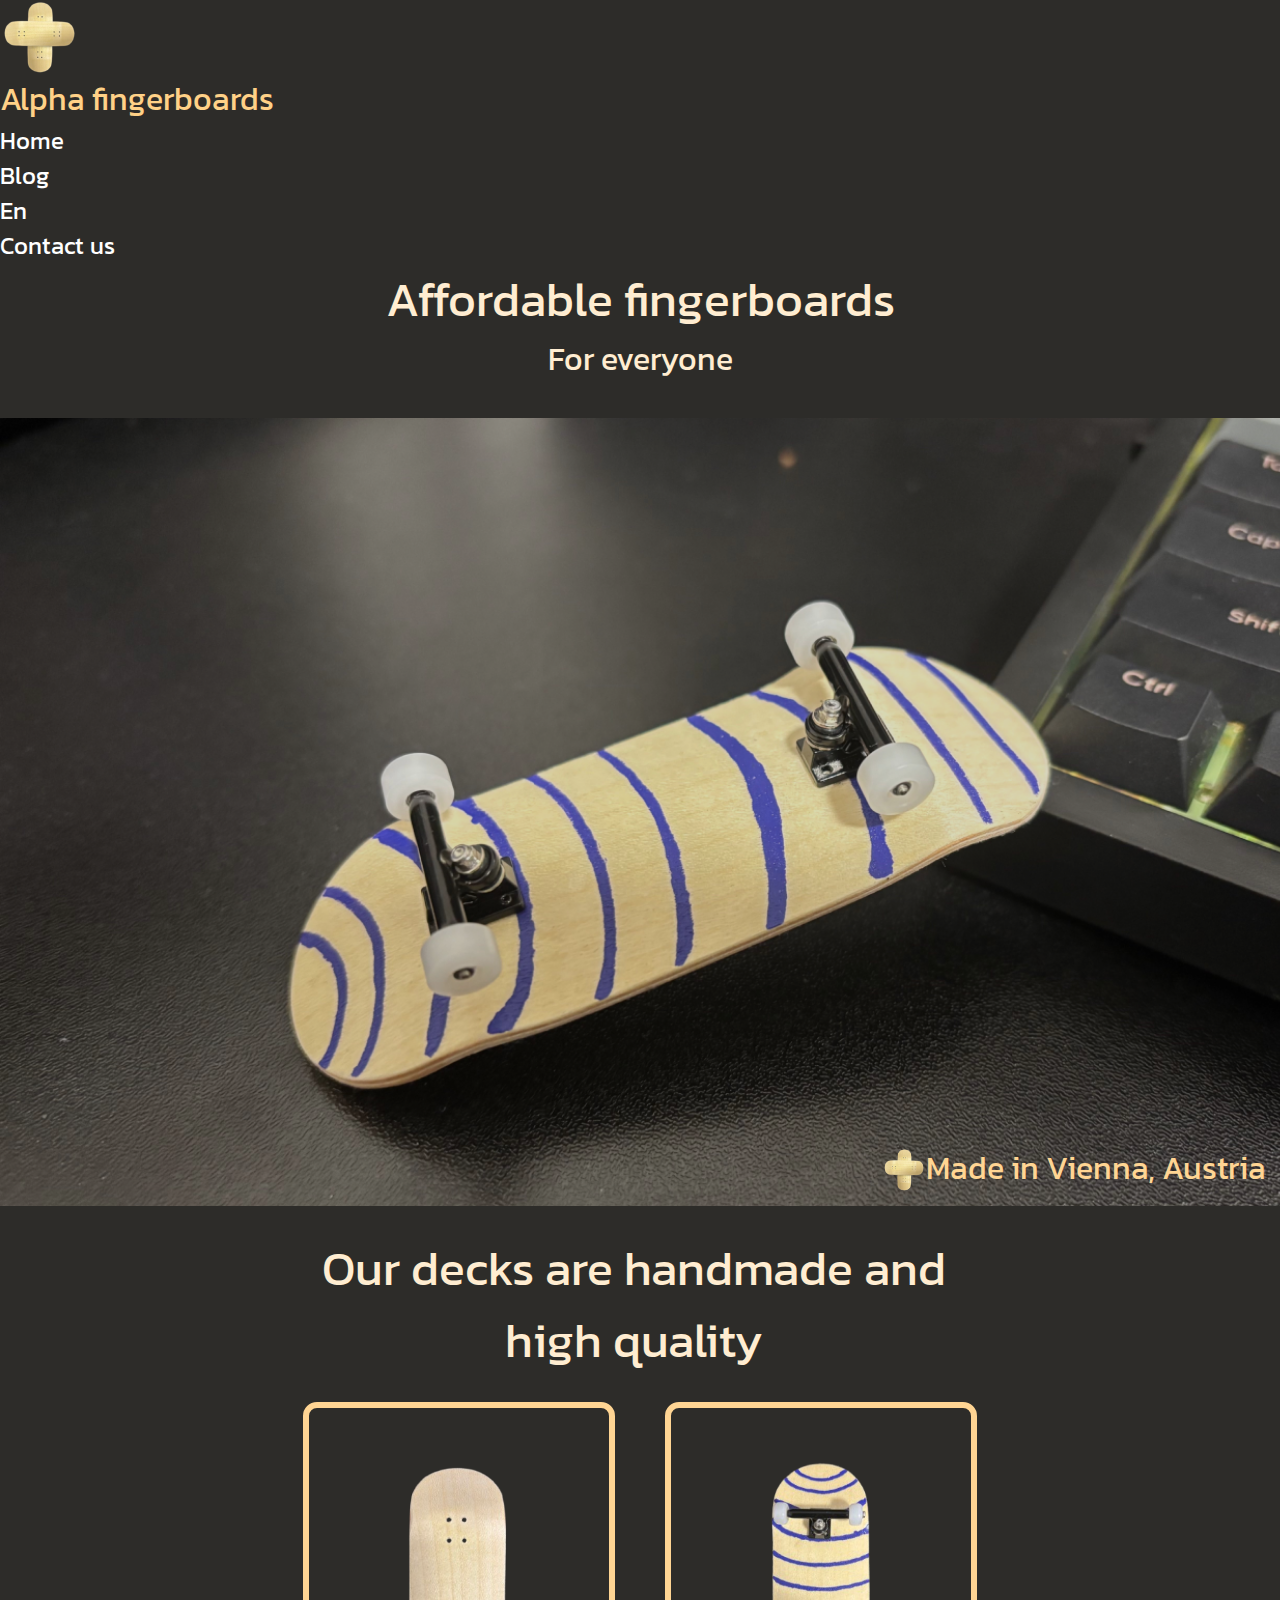
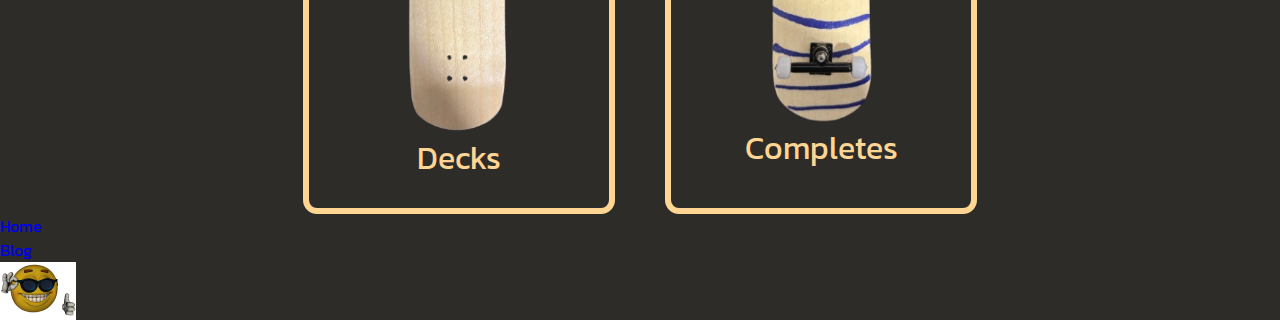
==== index.html @ bd84c025 "asas" ====
<!-- phui moments -->
<!DOCTYPE html>
<html lang="en">
<head>
    <meta charset="UTF-8">
    <meta name="viewport" content="width=device-width, initial-scale=1.0">
    <title>Alpha Fingerboards</title>
    <link rel="preconnect" href="https://fonts.googleapis.com">
<link rel="preconnect" href="https://fonts.gstatic.com" crossorigin>
<link href="https://fonts.googleapis.com/css2?family=Irish+Grover&family=Kanit:ital,wght@0,100;0,200;0,300;0,400;0,500;0,600;0,700;0,800;0,900;1,100;1,200;1,300;1,400;1,500;1,600;1,700;1,800;1,900&family=Poppins:ital,wght@0,100;0,200;0,300;0,400;0,500;0,600;0,700;0,800;0,900;1,100;1,200;1,300;1,400;1,500;1,600;1,700;1,800;1,900&display=swap" rel="stylesheet">
<link rel="icon" href="./img/logo.png">
    <link rel="stylesheet" href="./css/reset.css">
    <link rel="stylesheet" href="./css/style.css">
</head>
<body>
    <header class="header">
        <div class="container header-box">
            <a href="./index.html"><img src="./img/logo.png" alt="logo_img" width="79"><p class="logo-text">Alpha fingerboards</p></a>
            <ul>
                <li><a href="/index.html" class="link-header">Home</a></li>
                <li><a href="/pages/blog.html" class="link-header">Blog</a></li>
                <li><p class="link-header js-link">En</p></li>
                <li><a href="#" class="link-header">Contact us</a></li>
            </ul>
        </div>
    </header>
    <main>
        <section class="hero">
            <div class="container">
            <h1>Affordable fingerboards</h1>
            <p class="hero-text">For everyone</p>
            <div class="background">
                <img src="./img/logo.png" alt="logo_img" width="44" height="44px">
                <p class="hero-pister-egg">Made in Vienna, Austria</p>
            </div>
        </div>
        </section>
        <section class="about">
            <div class="container about-box">
                <h2 class="about-text">Our decks are handmade and high quality</h2>
                <ul class="about-list">
                    <li class="about-list-item">
                        <img src="./img/deck.png" alt="deck_img" height="300">
                        <p class="about-item-text">Decks</p>
                    </li>
                    <li class="about-list-item">
                        <img src="./img/complite.png" alt="complite_img" height="280">
                        <p class="about-item-text">Completes</p>
                    </li>
                </ul>
            </div>
        </section>
    </main>
    <footer>
        <div class="container">
            <ul>
                <li><a href="./index.html">Home</a></li>
                <li><a href="./pages/blog.html">Blog</a></li>
            </ul>
            <img src="./img/meme.png" alt="meme_img">
        </div>
    </footer>
</body>
</html>
---- css/style.css ----
:root{
    --backgraund-color:#2D2C29;
    --second-color:#FFD187;
    --text-color:#FFEDD1;
    --white:#fff;

    --blog-yelisay:#FF9D00;
    --blog-owner-color:#FF0;
    --black:#000000;
    --blog-nikita:#440E22;
}
/* .container{
    width: 1440px;
    margin-left: auto;
    margin-right: auto;
    padding-left: 5px;
    padding-right: 5px;
} */

body{
font-family: "Kanit";
background-color: var(--backgraund-color);
}

/* header */


.logo-text{
color: var(--second-color);
font-family: Kanit;
font-size: 32px;
font-style: normal;
font-weight: 400;
line-height: normal;
}

.link-header{
color: var(--white);
font-family: Kanit;
font-size: 24px;
font-style: normal;
font-weight: 400;
line-height: normal;
}


/* hero-section */

h1{
    color: #FFEDD1;
text-align: center;
font-family: Kanit;
font-size: 48px;
font-style: normal;
font-weight: 400;
line-height: normal;
}
.hero-text{
    color: #FFEDD1;
text-align: center;
font-family: Kanit;
font-size: 32px;
font-style: normal;
font-weight: 400;
line-height: normal;
margin-bottom:35px ;
}


.background{
    background-image:url(../img/backgraund.png) ;
    background-size: cover;
    margin: 0;
    height: 760px;

    display: flex;
    justify-content: right;
    align-items: end;
    padding: 14px;
}

.hero-pister-egg{
color: #FFD593;
font-family: Kanit;
font-size: 32px;
font-style: normal;
font-weight: 400;
line-height: normal;

}


/* about */

.about-text{
    color: #FFEDD1;
text-align: center;
font-family: Kanit;
font-size: 48px;
font-style: normal;
font-weight: 400;
line-height: normal;
width: 661px;

margin-bottom: 26px;
}


.about{
    display: flex;
    justify-content: center;
    
}



.about-box{
    display: flex;
    justify-content: center;
    flex-direction: column;

    padding-top: 26px;
}


.about-list{
    display: flex;
    gap: 50px;
}


.about-list-item{
    width: 300px;
    height: 400px;
    border-radius: 14px;
    border: 6px solid #FFD593;

    display: flex;
    justify-content: center;
    align-items: center;
    flex-direction: column;

}

.about-item-text{
    color: #FFD593;
text-align: center;
font-family: Kanit;
font-size: 32px;
font-style: normal;
font-weight: 400;
line-height: normal;
}
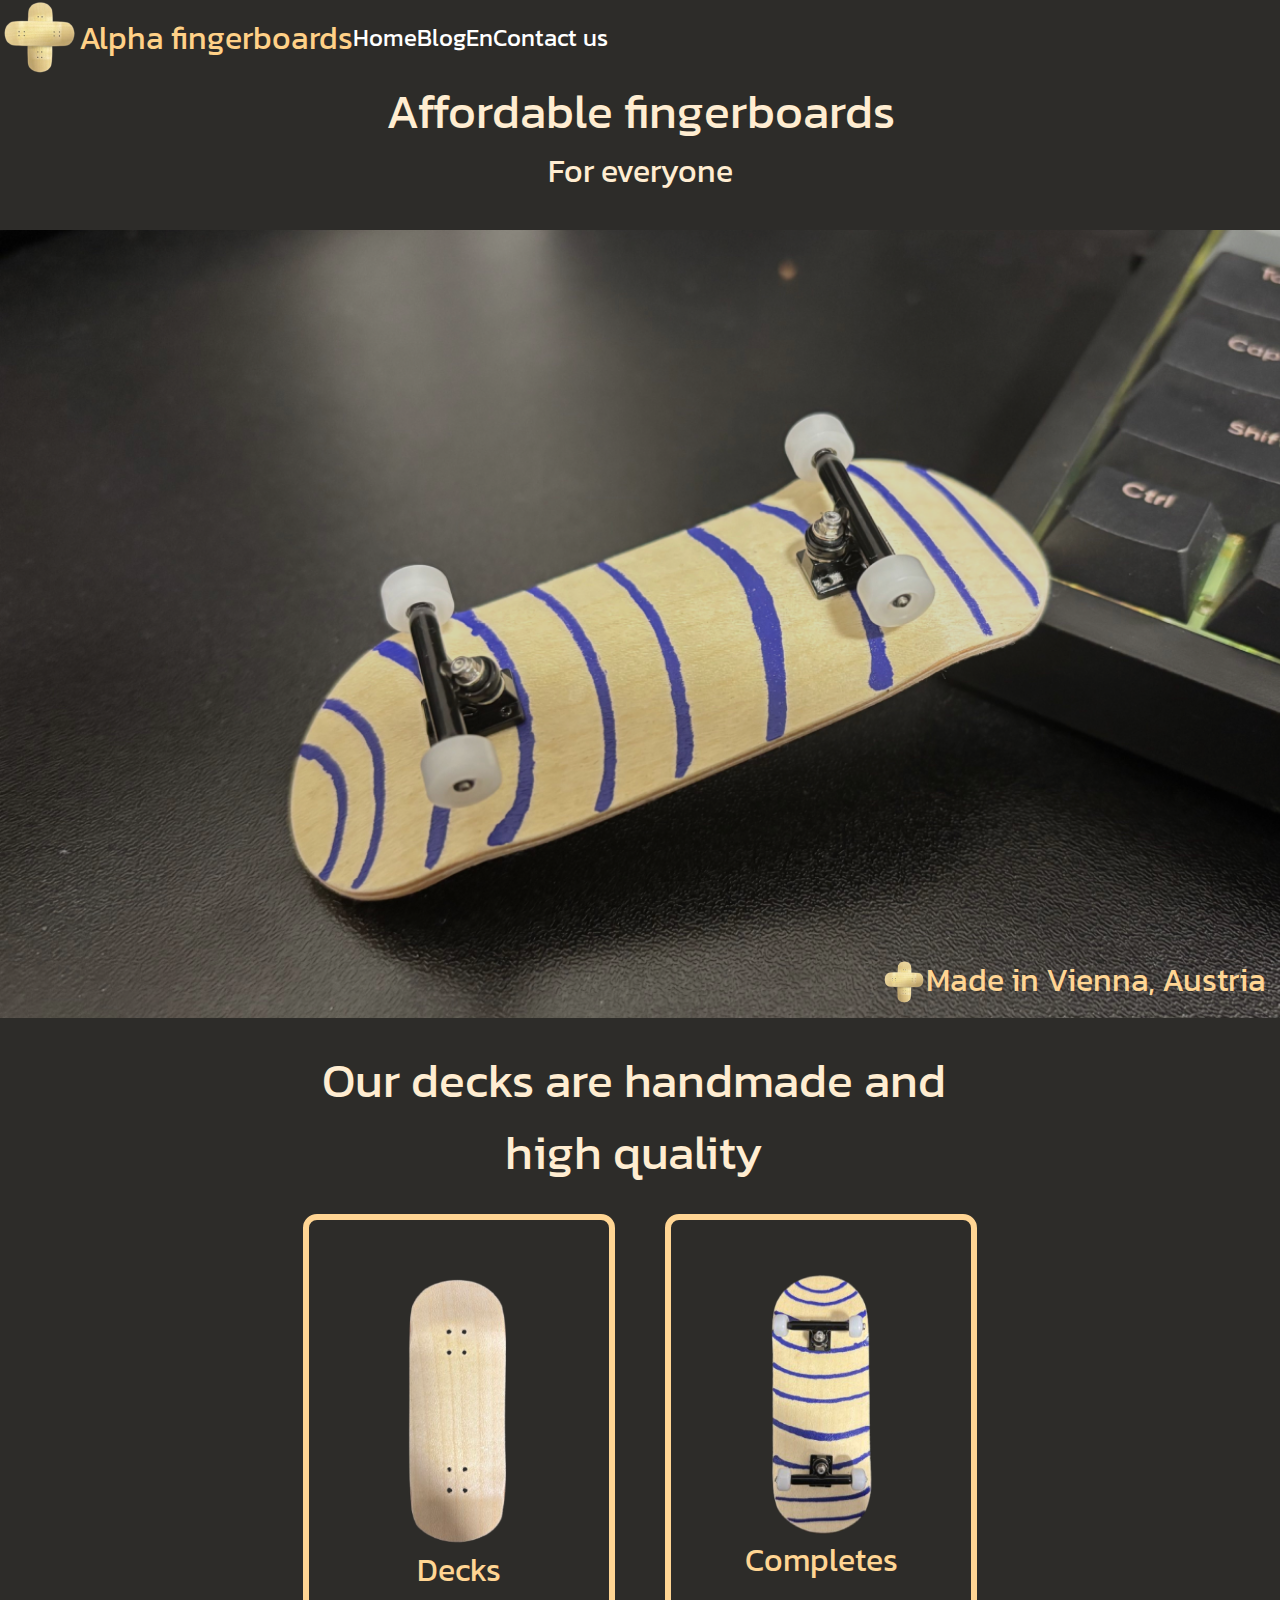
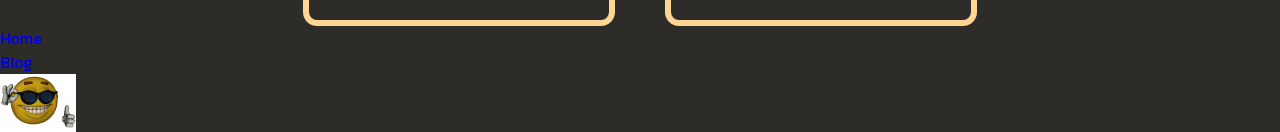
==== commit 51adb1ac: "sdfsdfsdf" ====
--- a/index.html
+++ b/index.html
@@ -1,4 +1,4 @@
-<!-- phui moments -->
+
 <!DOCTYPE html>
 <html lang="en">
 <head>
@@ -15,8 +15,9 @@
 <body>
     <header class="header">
         <div class="container header-box">
-            <a href="./index.html"><img src="./img/logo.png" alt="logo_img" width="79"><p class="logo-text">Alpha fingerboards</p></a>
-            <ul>
+            <img src="./img/logo.png" alt="logo_img" width="79" class="">
+            <a href="./index.html"><p class="logo-text">Alpha fingerboards</p></a>
+            <ul class="header-nav">
                 <li><a href="/index.html" class="link-header">Home</a></li>
                 <li><a href="/pages/blog.html" class="link-header">Blog</a></li>
                 <li><p class="link-header js-link">En</p></li>
--- a/css/style.css
+++ b/css/style.css
@@ -42,6 +42,23 @@
 font-weight: 400;
 line-height: normal;
 }
+
+
+.header-nav{
+    display: flex;
+    flex-direction: row;
+    align-items: center;
+}
+
+
+.header-box{
+    display: flex;
+    flex-direction: row;
+    align-items: center;
+}
+
+
+
 
 
 /* hero-section */
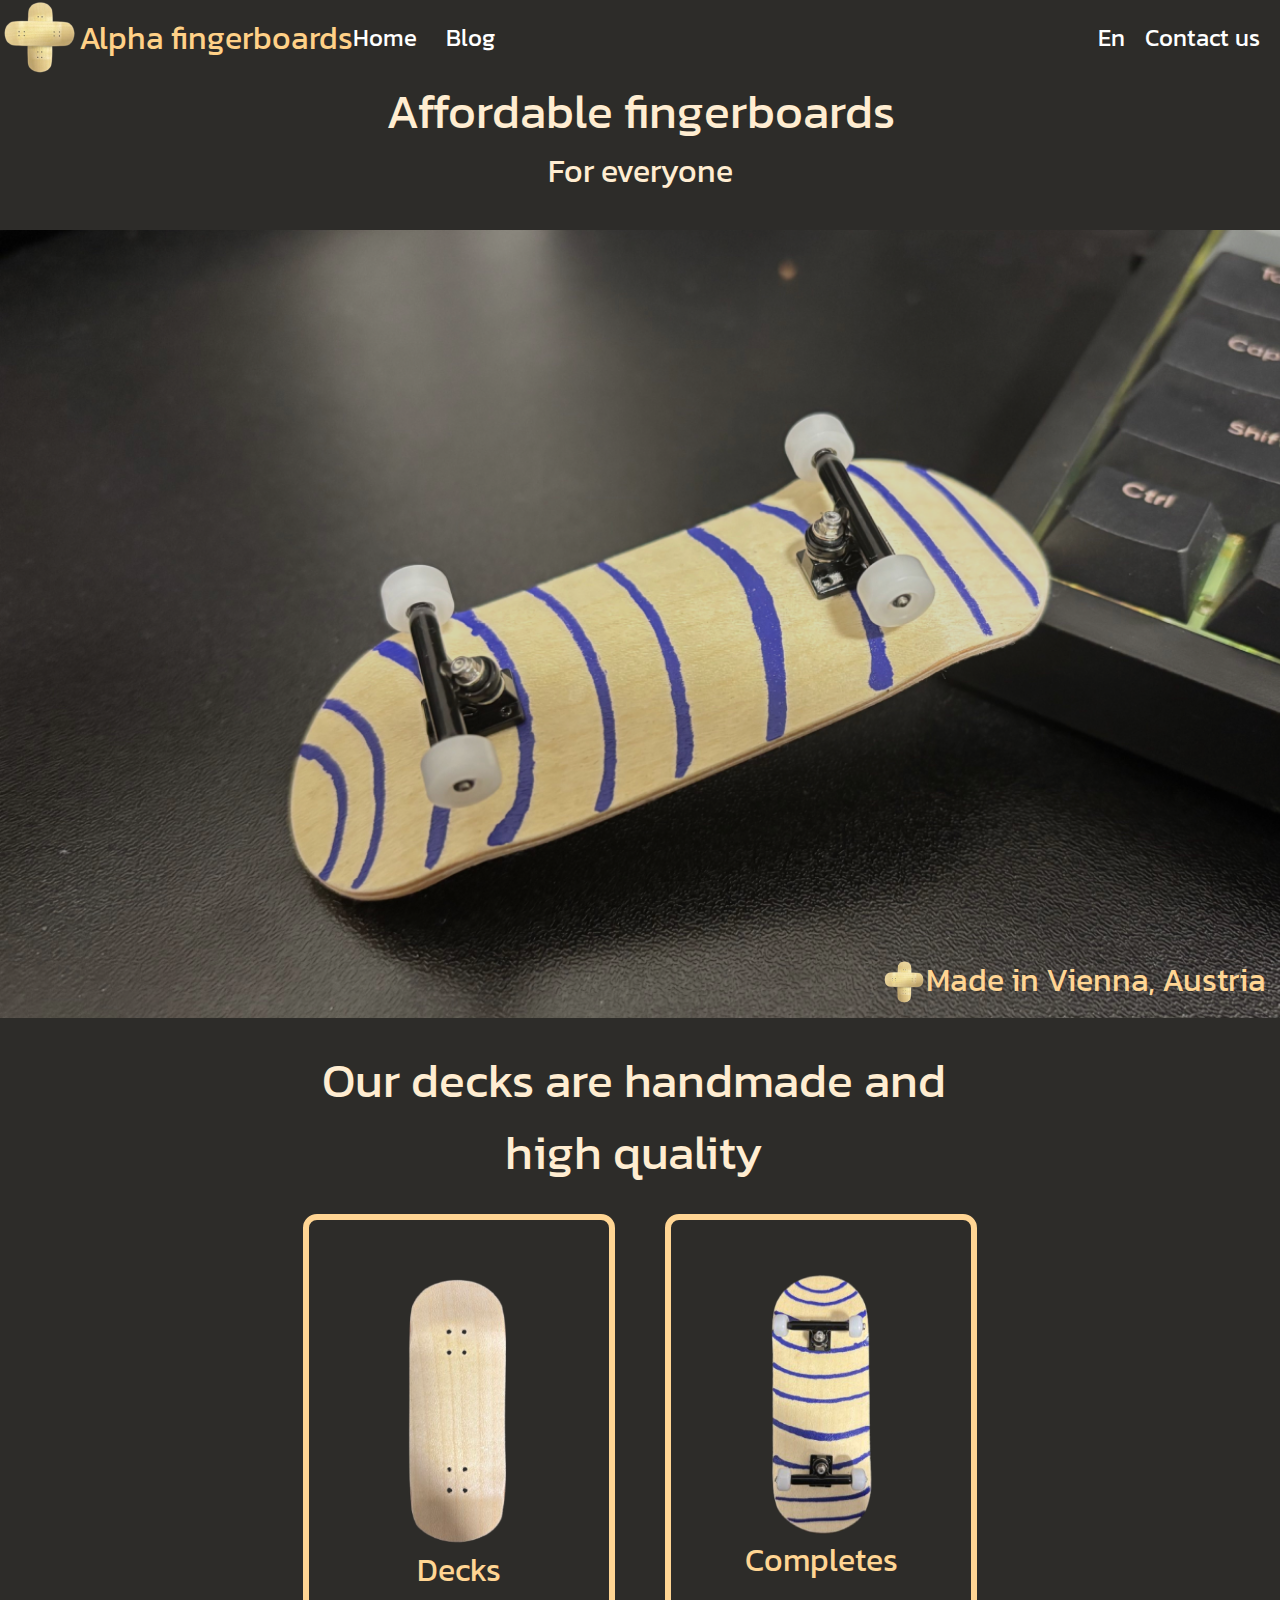
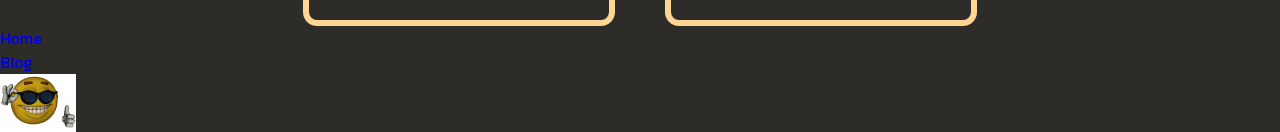
==== commit 1c1b71c1: "asd" ====
--- a/index.html
+++ b/index.html
@@ -20,6 +20,9 @@
             <ul class="header-nav">
                 <li><a href="/index.html" class="link-header">Home</a></li>
                 <li><a href="/pages/blog.html" class="link-header">Blog</a></li>
+            </ul>
+
+            <ul class="contacts-header">
                 <li><p class="link-header js-link">En</p></li>
                 <li><a href="#" class="link-header">Contact us</a></li>
             </ul>
--- a/css/style.css
+++ b/css/style.css
@@ -48,6 +48,8 @@
     display: flex;
     flex-direction: row;
     align-items: center;
+    gap: 29px;
+    
 }
 
 
@@ -55,6 +57,18 @@
     display: flex;
     flex-direction: row;
     align-items: center;
+}
+
+
+.contacts-header{
+    display: flex;
+    flex-direction: row;
+    align-items: center;
+    justify-content: end;
+    margin-left: auto;
+    margin-right:20px ;
+    gap: 20px;
+
 }
 
 
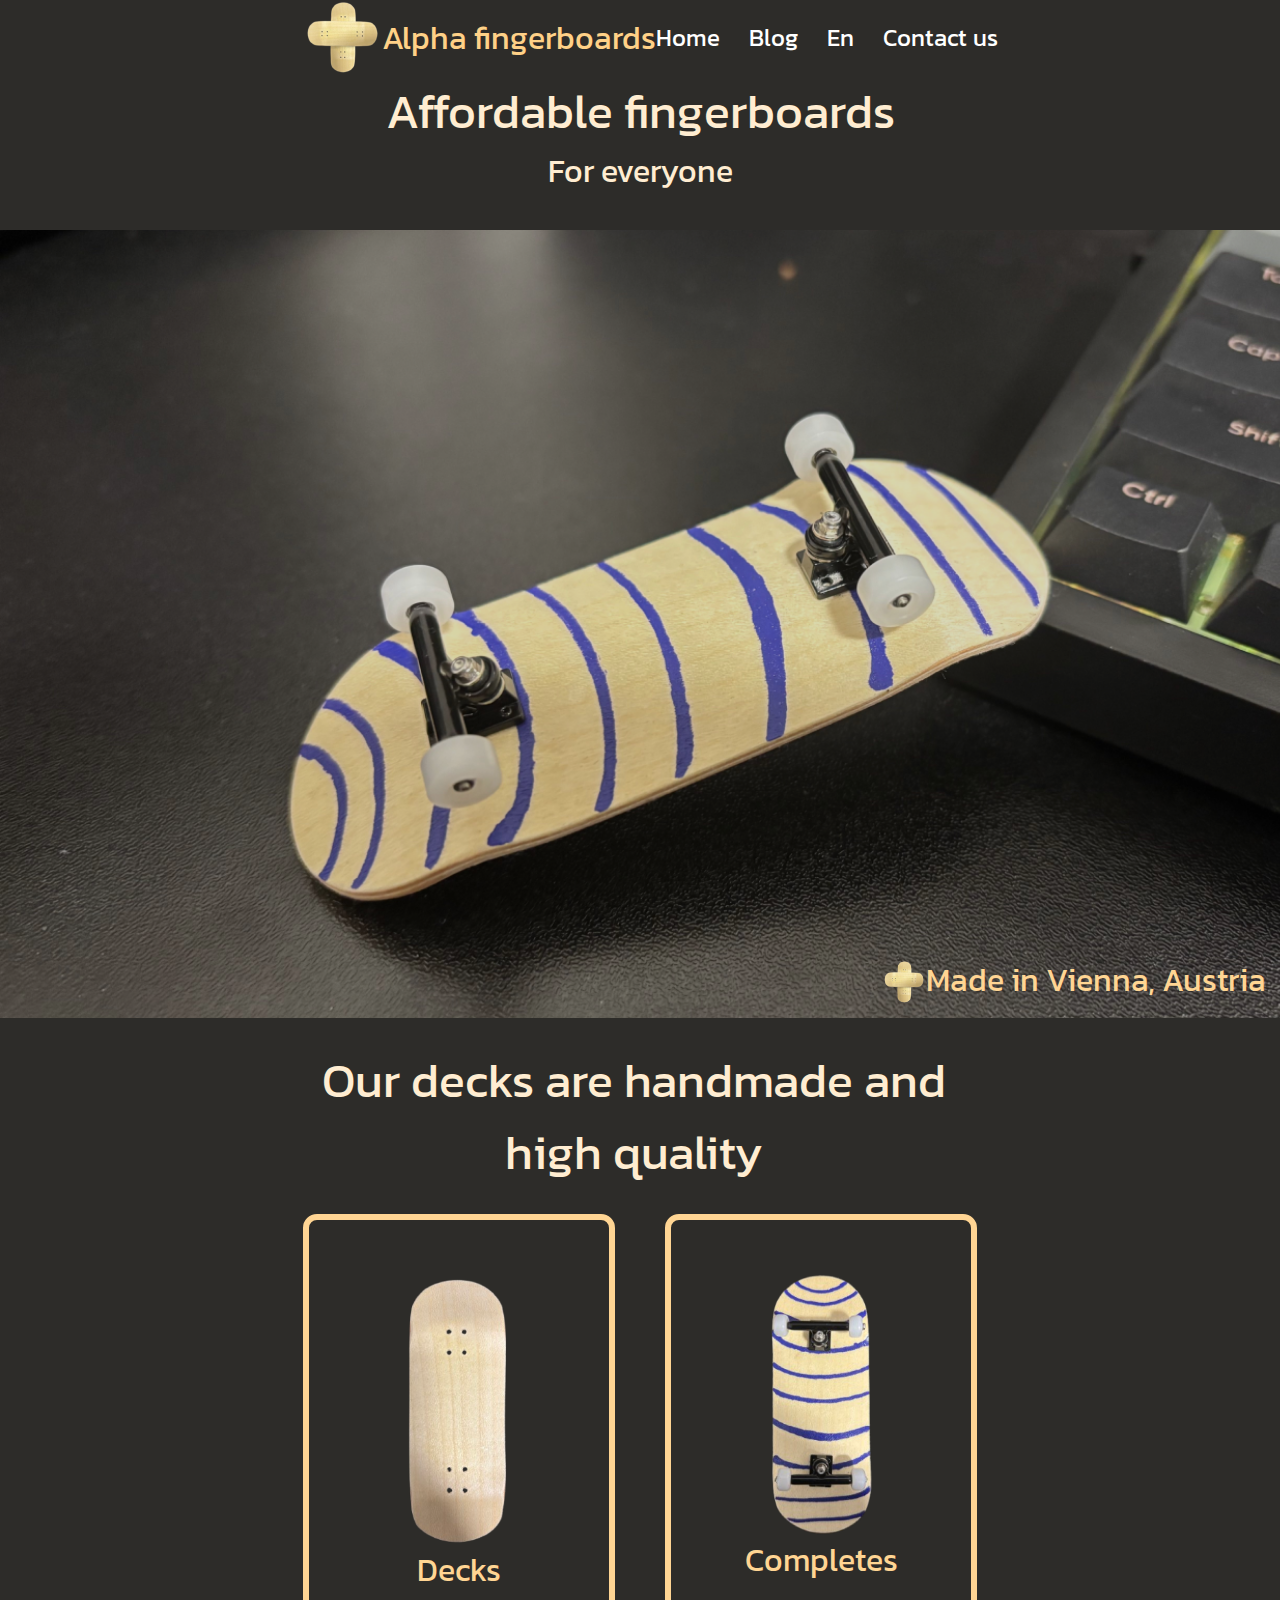
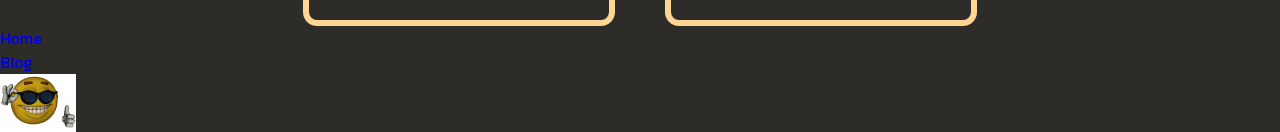
==== commit 9f7fa090: "sad" ====
--- a/index.html
+++ b/index.html
@@ -15,17 +15,17 @@
 <body>
     <header class="header">
         <div class="container header-box">
-            <img src="./img/logo.png" alt="logo_img" width="79" class="">
+            <img src="./img/logo.png" alt="logo_img" width="79" class="logo-header">
             <a href="./index.html"><p class="logo-text">Alpha fingerboards</p></a>
+            
             <ul class="header-nav">
                 <li><a href="/index.html" class="link-header">Home</a></li>
                 <li><a href="/pages/blog.html" class="link-header">Blog</a></li>
-            </ul>
-
-            <ul class="contacts-header">
                 <li><p class="link-header js-link">En</p></li>
                 <li><a href="#" class="link-header">Contact us</a></li>
             </ul>
+
+            
         </div>
     </header>
     <main>
--- a/css/style.css
+++ b/css/style.css
@@ -50,6 +50,8 @@
     align-items: center;
     gap: 29px;
     
+    justify-content: center;
+    
 }
 
 
@@ -57,18 +59,19 @@
     display: flex;
     flex-direction: row;
     align-items: center;
+    justify-content: center;
+    
+
+
+    
 }
 
 
-.contacts-header{
-    display: flex;
-    flex-direction: row;
-    align-items: center;
-    justify-content: end;
-    margin-left: auto;
-    margin-right:20px ;
-    gap: 20px;
 
+
+
+.logo-header{
+    margin-left: 20px;
 }
 
 
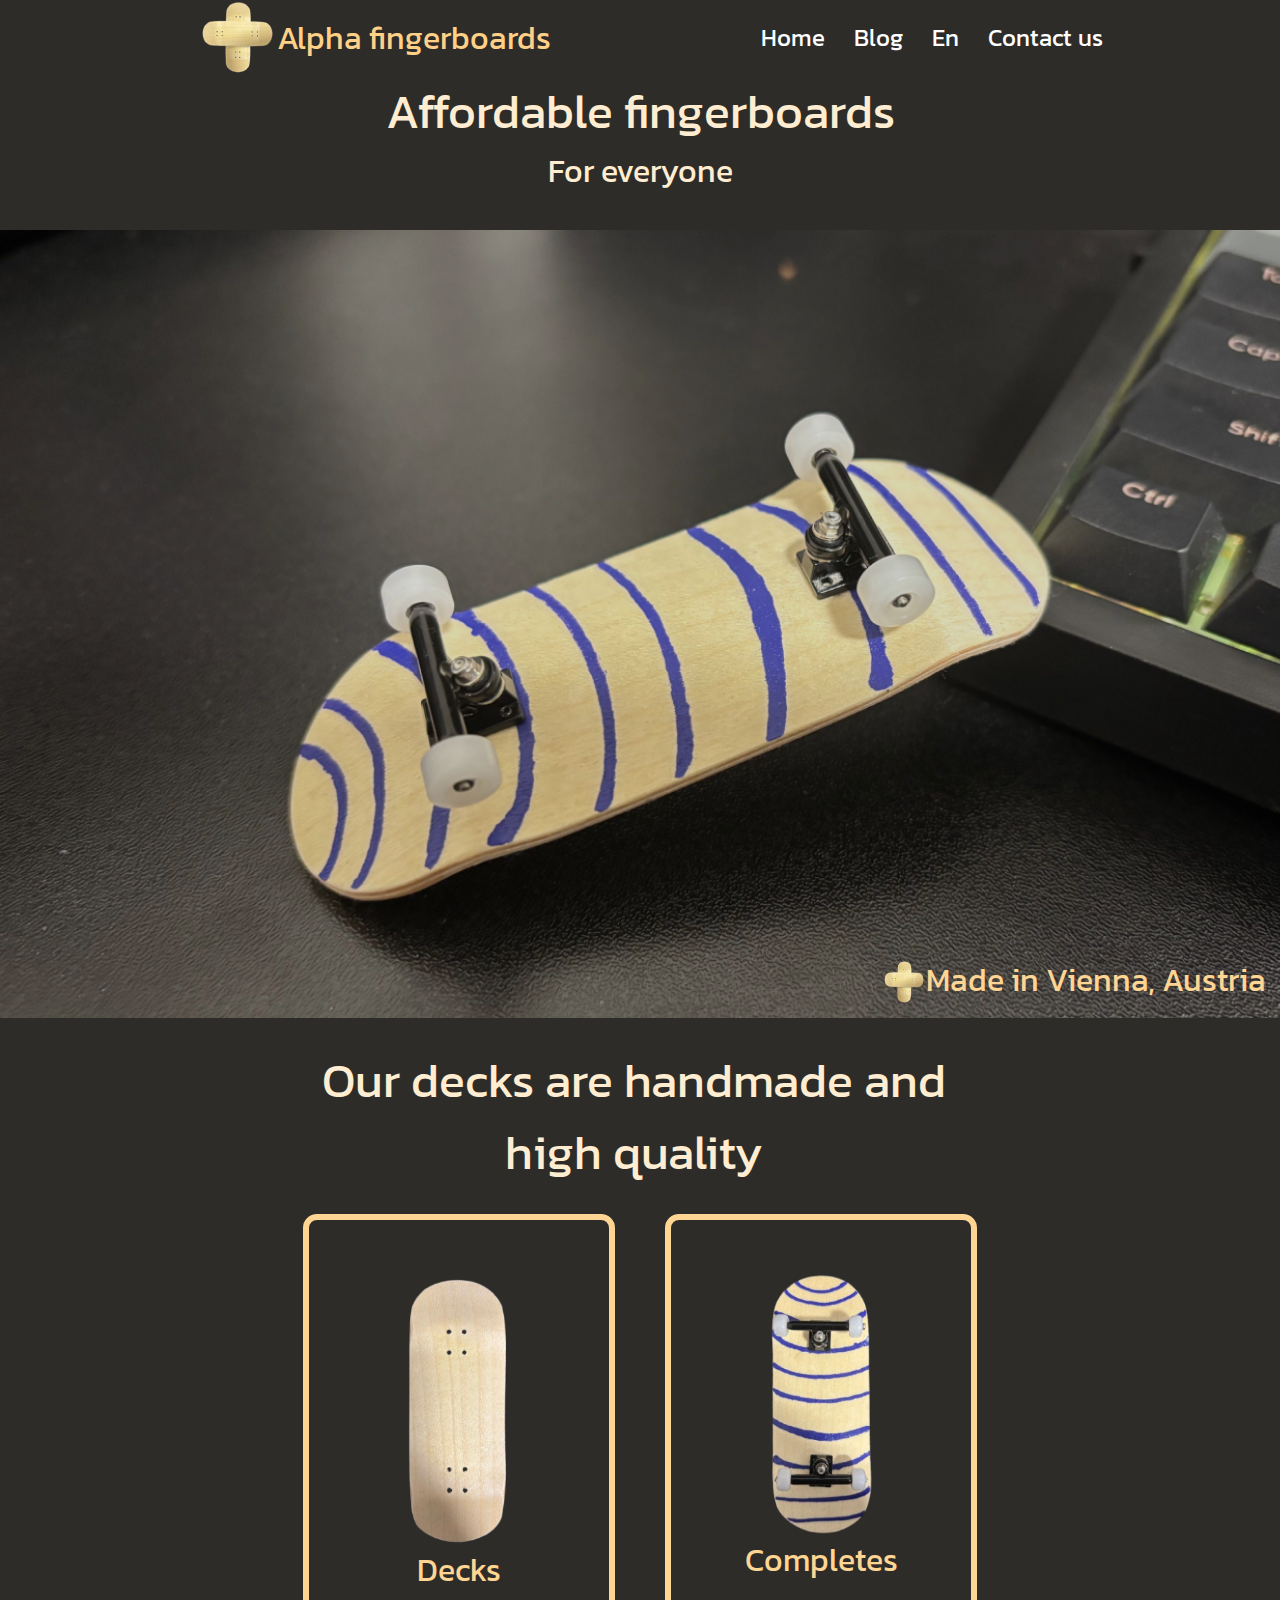
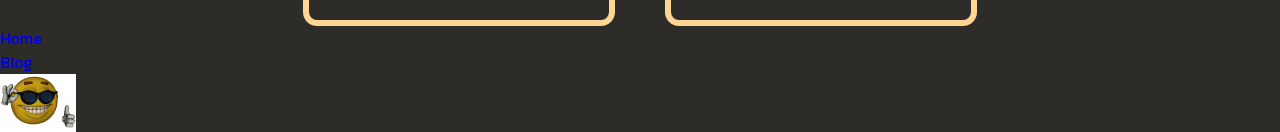
==== commit 5ddc433d: "sdfssds" ====
--- a/index.html
+++ b/index.html
@@ -19,10 +19,10 @@
             <a href="./index.html"><p class="logo-text">Alpha fingerboards</p></a>
             
             <ul class="header-nav">
-                <li><a href="/index.html" class="link-header">Home</a></li>
-                <li><a href="/pages/blog.html" class="link-header">Blog</a></li>
-                <li><p class="link-header js-link">En</p></li>
-                <li><a href="#" class="link-header">Contact us</a></li>
+                <li class="heder-list"><a href="/index.html" class="link-header">Home</a></li>
+                <li class="heder-list"><a href="/pages/blog.html" class="link-header">Blog</a></li>
+                <li class="heder-list sjfhjhds"><p class="link-header js-link">En</p></li>
+                <li class="heder-list sjfhjhds"><a href="#" class="link-header">Contact us</a></li>
             </ul>
 
             
--- a/css/style.css
+++ b/css/style.css
@@ -51,6 +51,7 @@
     gap: 29px;
     
     justify-content: center;
+    margin-left:210px;
     
 }
 
@@ -64,6 +65,10 @@
 
 
     
+}
+
+.sjfhjhdss{
+margin-left: 400px;
 }
 
 
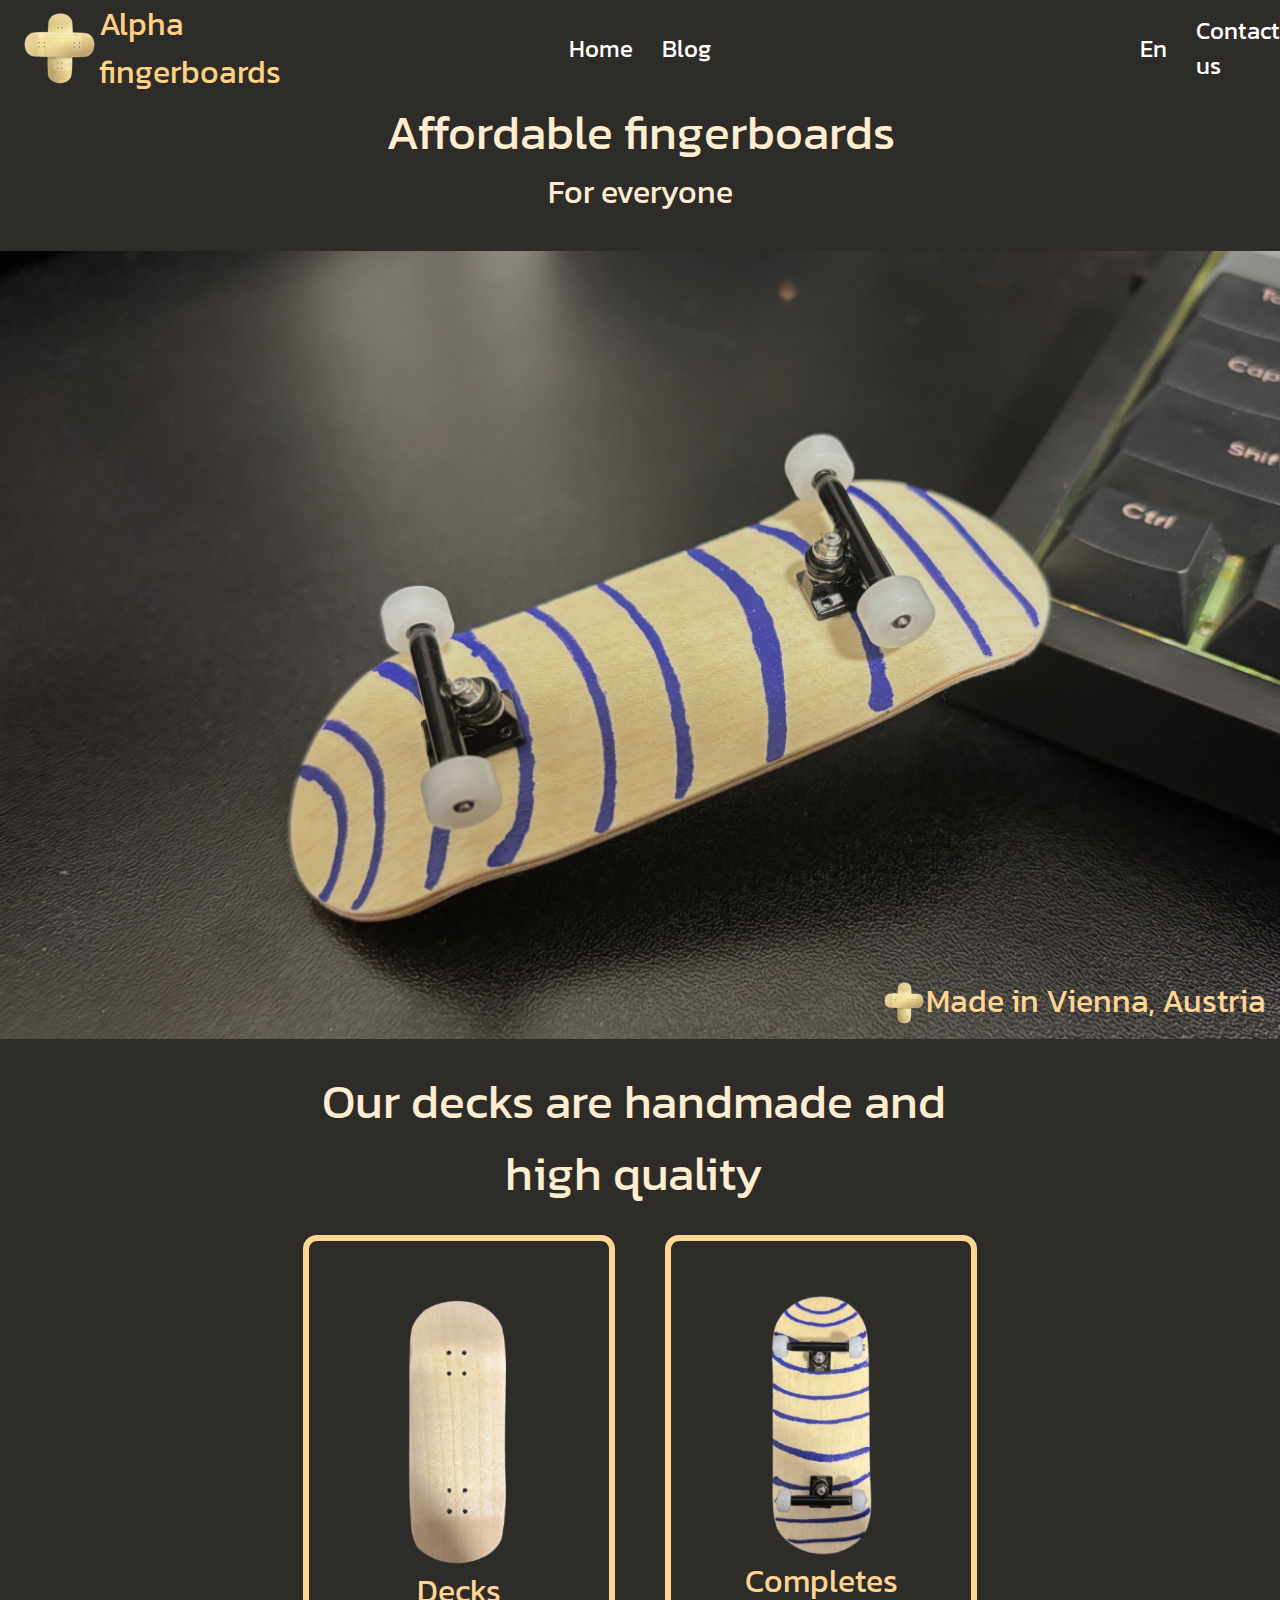
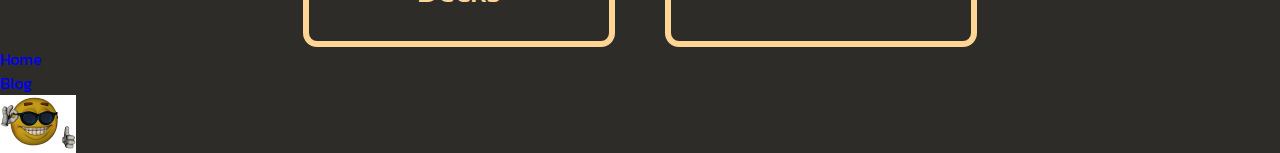
==== commit deb17a3e: "asd" ====
--- a/index.html
+++ b/index.html
@@ -21,7 +21,7 @@
             <ul class="header-nav">
                 <li class="heder-list"><a href="/index.html" class="link-header">Home</a></li>
                 <li class="heder-list"><a href="/pages/blog.html" class="link-header">Blog</a></li>
-                <li class="heder-list sjfhjhds"><p class="link-header js-link">En</p></li>
+                <li class="heder-list sjfhjhdss"><p class="link-header js-link">En</p></li>
                 <li class="heder-list sjfhjhds"><a href="#" class="link-header">Contact us</a></li>
             </ul>
 
